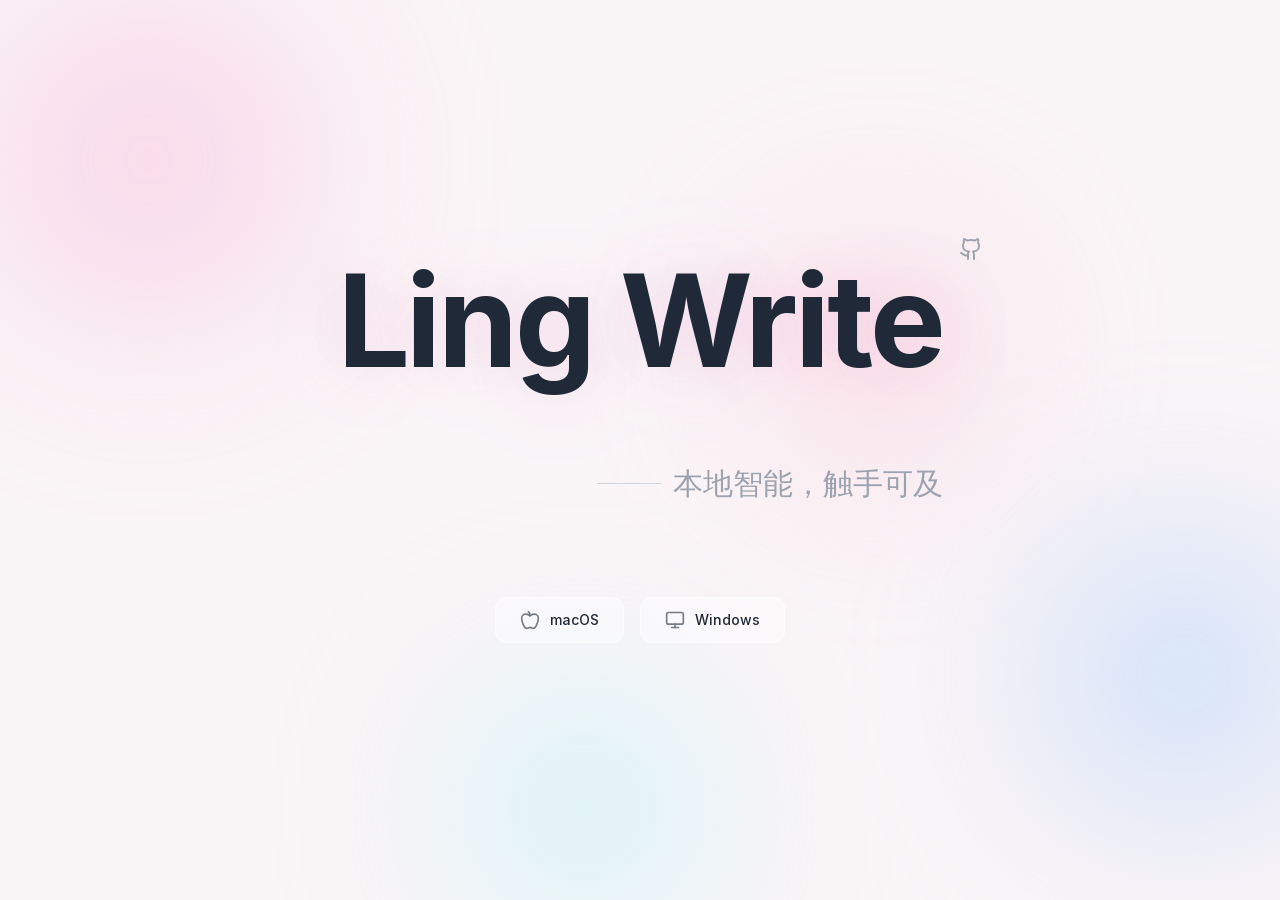
==== index.html @ 2e7a6764 "Add files via upload" ====
<!DOCTYPE html><!--WBrUnmTh_B0bioBqOsobh--><html lang="zh"><head><meta charSet="utf-8"/><meta name="viewport" content="width=device-width, initial-scale=1"/><link rel="preload" href="/_next/static/media/e4af272ccee01ff0-s.p.woff2" as="font" crossorigin="" type="font/woff2"/><link rel="stylesheet" href="/_next/static/css/ad2ee3caf61795d0.css" data-precedence="next"/><link rel="preload" as="script" fetchPriority="low" href="/_next/static/chunks/webpack-a3da171346bb5d09.js"/><script src="/_next/static/chunks/73cfcf22-fbb6626bbb2d33d3.js" async=""></script><script src="/_next/static/chunks/736-6d76a1854c62912d.js" async=""></script><script src="/_next/static/chunks/main-app-4122028fd40eb367.js" async=""></script><script src="/_next/static/chunks/94-8067a47f8d485201.js" async=""></script><script src="/_next/static/chunks/app/page-46d2c702efe75f0e.js" async=""></script><meta name="next-size-adjust" content=""/><title>Ling Write — 本地智能，触手可及</title><meta name="description" content="在桌面软件上运行的大语言模型，AI 文字协作助手，保护隐私，高效、简洁、跨平台的桌面端智能助手。"/><meta name="keywords" content="Ling Write,AI,大模型,桌面应用,本地运行,隐私,LLM"/><script src="/_next/static/chunks/polyfills-42372ed130431b0a.js" noModule=""></script></head><body class="__variable_f367f3 font-sans"><div hidden=""><!--$--><!--/$--></div><div class="relative flex h-screen items-center justify-center overflow-hidden px-6"><div class="blob blob-1"></div><div class="blob blob-2"></div><div class="blob blob-3"></div><div class="blob blob-4"></div><div class="relative z-10 text-center" style="opacity:0"><div class="relative mb-16 inline-block sm:mb-20" style="opacity:0;filter:blur(8px);transform:translateY(24px)"><h1 class="text-7xl font-bold tracking-tight text-gray-800 text-glow sm:text-8xl lg:text-9xl">Ling Write</h1><a href="https://github.com/hustcc/lingwrite" target="_blank" rel="noopener noreferrer" class="absolute -right-8 -top-4 text-gray-400 transition-colors hover:text-gray-600 sm:-right-10 sm:-top-5"><svg xmlns="http://www.w3.org/2000/svg" width="24" height="24" viewBox="0 0 24 24" fill="none" stroke="currentColor" stroke-width="2" stroke-linecap="round" stroke-linejoin="round" class="lucide lucide-github h-5 w-5 sm:h-6 sm:w-6"><path d="M15 22v-4a4.8 4.8 0 0 0-1-3.5c3 0 6-2 6-5.5.08-1.25-.27-2.48-1-3.5.28-1.15.28-2.35 0-3.5 0 0-1 0-3 1.5-2.64-.5-5.36-.5-8 0C6 2 5 2 5 2c-.3 1.15-.3 2.35 0 3.5A5.403 5.403 0 0 0 4 9c0 3.5 3 5.5 6 5.5-.39.49-.68 1.05-.85 1.65-.17.6-.22 1.23-.15 1.85v4"></path><path d="M9 18c-4.51 2-5-2-7-2"></path></svg></a></div><p class="mb-20 flex items-center justify-end gap-3 text-xl text-gray-400 sm:mb-24 sm:text-2xl lg:text-3xl" style="opacity:0;filter:blur(8px);transform:translateY(24px)"><span class="inline-block h-px w-10 bg-gray-300 sm:w-16"></span>本地智能，触手可及</p><div class="flex flex-wrap items-center justify-center gap-4" style="opacity:0;filter:blur(8px);transform:translateY(24px)"><a href="https://github.com/hustcc/lingwrite/releases/latest" class="group inline-flex items-center gap-2.5 rounded-xl px-6 py-3 text-sm font-medium text-gray-800 btn-glass"><svg xmlns="http://www.w3.org/2000/svg" width="24" height="24" viewBox="0 0 24 24" fill="none" stroke="currentColor" stroke-width="2" stroke-linecap="round" stroke-linejoin="round" class="lucide lucide-apple h-5 w-5 opacity-60 transition-opacity group-hover:opacity-100"><path d="M12 20.94c1.5 0 2.75 1.06 4 1.06 3 0 6-8 6-12.22A4.91 4.91 0 0 0 17 5c-2.22 0-4 1.44-5 2-1-.56-2.78-2-5-2a4.9 4.9 0 0 0-5 4.78C2 14 5 22 8 22c1.25 0 2.5-1.06 4-1.06Z"></path><path d="M10 2c1 .5 2 2 2 5"></path></svg>macOS</a><a href="https://github.com/hustcc/lingwrite/releases/latest" class="group inline-flex items-center gap-2.5 rounded-xl px-6 py-3 text-sm font-medium text-gray-800 btn-glass"><svg xmlns="http://www.w3.org/2000/svg" width="24" height="24" viewBox="0 0 24 24" fill="none" stroke="currentColor" stroke-width="2" stroke-linecap="round" stroke-linejoin="round" class="lucide lucide-monitor h-5 w-5 opacity-60 transition-opacity group-hover:opacity-100"><rect width="20" height="14" x="2" y="3" rx="2"></rect><line x1="8" x2="16" y1="21" y2="21"></line><line x1="12" x2="12" y1="17" y2="21"></line></svg>Windows</a></div></div></div><!--$--><!--/$--><script src="/_next/static/chunks/webpack-a3da171346bb5d09.js" id="_R_" async=""></script><script>(self.__next_f=self.__next_f||[]).push([0])</script><script>self.__next_f.push([1,"1:\"$Sreact.fragment\"\n2:I[6607,[],\"\"]\n3:I[5027,[],\"\"]\n4:I[730,[],\"ClientPageRoot\"]\n5:I[624,[\"94\",\"static/chunks/94-8067a47f8d485201.js\",\"974\",\"static/chunks/app/page-46d2c702efe75f0e.js\"],\"default\"]\n8:I[6102,[],\"OutletBoundary\"]\na:I[7803,[],\"AsyncMetadataOutlet\"]\nc:I[6102,[],\"ViewportBoundary\"]\ne:I[6102,[],\"MetadataBoundary\"]\nf:\"$Sreact.suspense\"\n11:I[4485,[],\"\"]\n:HL[\"/_next/static/media/e4af272ccee01ff0-s.p.woff2\",\"font\",{\"crossOrigin\":\"\",\"type\":\"font/woff2\"}]\n:HL[\"/_next/static/css/ad2ee3caf61795d0.css\",\"style\"]\n"])</script><script>self.__next_f.push([1,"0:{\"P\":null,\"b\":\"WBrUnmTh_B0bioBqOsobh\",\"p\":\"\",\"c\":[\"\",\"\"],\"i\":false,\"f\":[[[\"\",{\"children\":[\"__PAGE__\",{}]},\"$undefined\",\"$undefined\",true],[\"\",[\"$\",\"$1\",\"c\",{\"children\":[[[\"$\",\"link\",\"0\",{\"rel\":\"stylesheet\",\"href\":\"/_next/static/css/ad2ee3caf61795d0.css\",\"precedence\":\"next\",\"crossOrigin\":\"$undefined\",\"nonce\":\"$undefined\"}]],[\"$\",\"html\",null,{\"lang\":\"zh\",\"children\":[\"$\",\"body\",null,{\"className\":\"__variable_f367f3 font-sans\",\"children\":[\"$\",\"$L2\",null,{\"parallelRouterKey\":\"children\",\"error\":\"$undefined\",\"errorStyles\":\"$undefined\",\"errorScripts\":\"$undefined\",\"template\":[\"$\",\"$L3\",null,{}],\"templateStyles\":\"$undefined\",\"templateScripts\":\"$undefined\",\"notFound\":[[[\"$\",\"title\",null,{\"children\":\"404: This page could not be found.\"}],[\"$\",\"div\",null,{\"style\":{\"fontFamily\":\"system-ui,\\\"Segoe UI\\\",Roboto,Helvetica,Arial,sans-serif,\\\"Apple Color Emoji\\\",\\\"Segoe UI Emoji\\\"\",\"height\":\"100vh\",\"textAlign\":\"center\",\"display\":\"flex\",\"flexDirection\":\"column\",\"alignItems\":\"center\",\"justifyContent\":\"center\"},\"children\":[\"$\",\"div\",null,{\"children\":[[\"$\",\"style\",null,{\"dangerouslySetInnerHTML\":{\"__html\":\"body{color:#000;background:#fff;margin:0}.next-error-h1{border-right:1px solid rgba(0,0,0,.3)}@media (prefers-color-scheme:dark){body{color:#fff;background:#000}.next-error-h1{border-right:1px solid rgba(255,255,255,.3)}}\"}}],[\"$\",\"h1\",null,{\"className\":\"next-error-h1\",\"style\":{\"display\":\"inline-block\",\"margin\":\"0 20px 0 0\",\"padding\":\"0 23px 0 0\",\"fontSize\":24,\"fontWeight\":500,\"verticalAlign\":\"top\",\"lineHeight\":\"49px\"},\"children\":404}],[\"$\",\"div\",null,{\"style\":{\"display\":\"inline-block\"},\"children\":[\"$\",\"h2\",null,{\"style\":{\"fontSize\":14,\"fontWeight\":400,\"lineHeight\":\"49px\",\"margin\":0},\"children\":\"This page could not be found.\"}]}]]}]}]],[]],\"forbidden\":\"$undefined\",\"unauthorized\":\"$undefined\"}]}]}]]}],{\"children\":[\"__PAGE__\",[\"$\",\"$1\",\"c\",{\"children\":[[\"$\",\"$L4\",null,{\"Component\":\"$5\",\"searchParams\":{},\"params\":{},\"promises\":[\"$@6\",\"$@7\"]}],null,[\"$\",\"$L8\",null,{\"children\":[\"$L9\",[\"$\",\"$La\",null,{\"promise\":\"$@b\"}]]}]]}],{},null,false]},null,false],[\"$\",\"$1\",\"h\",{\"children\":[null,[[\"$\",\"$Lc\",null,{\"children\":\"$Ld\"}],[\"$\",\"meta\",null,{\"name\":\"next-size-adjust\",\"content\":\"\"}]],[\"$\",\"$Le\",null,{\"children\":[\"$\",\"div\",null,{\"hidden\":true,\"children\":[\"$\",\"$f\",null,{\"fallback\":null,\"children\":\"$L10\"}]}]}]]}],false]],\"m\":\"$undefined\",\"G\":[\"$11\",[]],\"s\":false,\"S\":true}\n"])</script><script>self.__next_f.push([1,"6:{}\n7:\"$0:f:0:1:2:children:1:props:children:0:props:params\"\n"])</script><script>self.__next_f.push([1,"d:[[\"$\",\"meta\",\"0\",{\"charSet\":\"utf-8\"}],[\"$\",\"meta\",\"1\",{\"name\":\"viewport\",\"content\":\"width=device-width, initial-scale=1\"}]]\n9:null\n"])</script><script>self.__next_f.push([1,"b:{\"metadata\":[[\"$\",\"title\",\"0\",{\"children\":\"Ling Write — 本地智能，触手可及\"}],[\"$\",\"meta\",\"1\",{\"name\":\"description\",\"content\":\"在桌面软件上运行的大语言模型，AI 文字协作助手，保护隐私，高效、简洁、跨平台的桌面端智能助手。\"}],[\"$\",\"meta\",\"2\",{\"name\":\"keywords\",\"content\":\"Ling Write,AI,大模型,桌面应用,本地运行,隐私,LLM\"}]],\"error\":null,\"digest\":\"$undefined\"}\n"])</script><script>self.__next_f.push([1,"10:\"$b:metadata\"\n"])</script></body></html>
---- _next/static/css/ad2ee3caf61795d0.css ----
@font-face{font-family:Inter;font-style:normal;font-weight:100 900;font-display:swap;src:url(/_next/static/media/ba9851c3c22cd980-s.woff2) format("woff2");unicode-range:u+0460-052f,u+1c80-1c8a,u+20b4,u+2de0-2dff,u+a640-a69f,u+fe2e-fe2f}@font-face{font-family:Inter;font-style:normal;font-weight:100 900;font-display:swap;src:url(/_next/static/media/21350d82a1f187e9-s.woff2) format("woff2");unicode-range:u+0301,u+0400-045f,u+0490-0491,u+04b0-04b1,u+2116}@font-face{font-family:Inter;font-style:normal;font-weight:100 900;font-display:swap;src:url(/_next/static/media/c5fe6dc8356a8c31-s.woff2) format("woff2");unicode-range:u+1f??}@font-face{font-family:Inter;font-style:normal;font-weight:100 900;font-display:swap;src:url(/_next/static/media/19cfc7226ec3afaa-s.woff2) format("woff2");unicode-range:u+0370-0377,u+037a-037f,u+0384-038a,u+038c,u+038e-03a1,u+03a3-03ff}@font-face{font-family:Inter;font-style:normal;font-weight:100 900;font-display:swap;src:url(/_next/static/media/df0a9ae256c0569c-s.woff2) format("woff2");unicode-range:u+0102-0103,u+0110-0111,u+0128-0129,u+0168-0169,u+01a0-01a1,u+01af-01b0,u+0300-0301,u+0303-0304,u+0308-0309,u+0323,u+0329,u+1ea0-1ef9,u+20ab}@font-face{font-family:Inter;font-style:normal;font-weight:100 900;font-display:swap;src:url(/_next/static/media/8e9860b6e62d6359-s.woff2) format("woff2");unicode-range:u+0100-02ba,u+02bd-02c5,u+02c7-02cc,u+02ce-02d7,u+02dd-02ff,u+0304,u+0308,u+0329,u+1d00-1dbf,u+1e00-1e9f,u+1ef2-1eff,u+2020,u+20a0-20ab,u+20ad-20c0,u+2113,u+2c60-2c7f,u+a720-a7ff}@font-face{font-family:Inter;font-style:normal;font-weight:100 900;font-display:swap;src:url(/_next/static/media/e4af272ccee01ff0-s.p.woff2) format("woff2");unicode-range:u+00??,u+0131,u+0152-0153,u+02bb-02bc,u+02c6,u+02da,u+02dc,u+0304,u+0308,u+0329,u+2000-206f,u+20ac,u+2122,u+2191,u+2193,u+2212,u+2215,u+feff,u+fffd}@font-face{font-family:Inter Fallback;src:local("Arial");ascent-override:90.44%;descent-override:22.52%;line-gap-override:0.00%;size-adjust:107.12%}.__className_f367f3{font-family:Inter,Inter Fallback;font-style:normal}.__variable_f367f3{--font-inter:"Inter","Inter Fallback"}*,:after,:before{--tw-border-spacing-x:0;--tw-border-spacing-y:0;--tw-translate-x:0;--tw-translate-y:0;--tw-rotate:0;--tw-skew-x:0;--tw-skew-y:0;--tw-scale-x:1;--tw-scale-y:1;--tw-pan-x: ;--tw-pan-y: ;--tw-pinch-zoom: ;--tw-scroll-snap-strictness:proximity;--tw-gradient-from-position: ;--tw-gradient-via-position: ;--tw-gradient-to-position: ;--tw-ordinal: ;--tw-slashed-zero: ;--tw-numeric-figure: ;--tw-numeric-spacing: ;--tw-numeric-fraction: ;--tw-ring-inset: ;--tw-ring-offset-width:0px;--tw-ring-offset-color:#fff;--tw-ring-color:rgb(59 130 246/0.5);--tw-ring-offset-shadow:0 0 #0000;--tw-ring-shadow:0 0 #0000;--tw-shadow:0 0 #0000;--tw-shadow-colored:0 0 #0000;--tw-blur: ;--tw-brightness: ;--tw-contrast: ;--tw-grayscale: ;--tw-hue-rotate: ;--tw-invert: ;--tw-saturate: ;--tw-sepia: ;--tw-drop-shadow: ;--tw-backdrop-blur: ;--tw-backdrop-brightness: ;--tw-backdrop-contrast: ;--tw-backdrop-grayscale: ;--tw-backdrop-hue-rotate: ;--tw-backdrop-invert: ;--tw-backdrop-opacity: ;--tw-backdrop-saturate: ;--tw-backdrop-sepia: ;--tw-contain-size: ;--tw-contain-layout: ;--tw-contain-paint: ;--tw-contain-style: }::backdrop{--tw-border-spacing-x:0;--tw-border-spacing-y:0;--tw-translate-x:0;--tw-translate-y:0;--tw-rotate:0;--tw-skew-x:0;--tw-skew-y:0;--tw-scale-x:1;--tw-scale-y:1;--tw-pan-x: ;--tw-pan-y: ;--tw-pinch-zoom: ;--tw-scroll-snap-strictness:proximity;--tw-gradient-from-position: ;--tw-gradient-via-position: ;--tw-gradient-to-position: ;--tw-ordinal: ;--tw-slashed-zero: ;--tw-numeric-figure: ;--tw-numeric-spacing: ;--tw-numeric-fraction: ;--tw-ring-inset: ;--tw-ring-offset-width:0px;--tw-ring-offset-color:#fff;--tw-ring-color:rgb(59 130 246/0.5);--tw-ring-offset-shadow:0 0 #0000;--tw-ring-shadow:0 0 #0000;--tw-shadow:0 0 #0000;--tw-shadow-colored:0 0 #0000;--tw-blur: ;--tw-brightness: ;--tw-contrast: ;--tw-grayscale: ;--tw-hue-rotate: ;--tw-invert: ;--tw-saturate: ;--tw-sepia: ;--tw-drop-shadow: ;--tw-backdrop-blur: ;--tw-backdrop-brightness: ;--tw-backdrop-contrast: ;--tw-backdrop-grayscale: ;--tw-backdrop-hue-rotate: ;--tw-backdrop-invert: ;--tw-backdrop-opacity: ;--tw-backdrop-saturate: ;--tw-backdrop-sepia: ;--tw-contain-size: ;--tw-contain-layout: ;--tw-contain-paint: ;--tw-contain-style: }/*
! tailwindcss v3.4.19 | MIT License | https://tailwindcss.com
*/*,:after,:before{box-sizing:border-box;border:0 solid #e5e7eb}:after,:before{--tw-content:""}:host,html{line-height:1.5;-webkit-text-size-adjust:100%;-moz-tab-size:4;-o-tab-size:4;tab-size:4;font-family:var(--font-inter),HarmonyOS Sans,sans-serif;font-feature-settings:normal;font-variation-settings:normal;-webkit-tap-highlight-color:transparent}body{margin:0;line-height:inherit}hr{height:0;color:inherit;border-top-width:1px}abbr:where([title]){-webkit-text-decoration:underline dotted;text-decoration:underline dotted}h1,h2,h3,h4,h5,h6{font-size:inherit;font-weight:inherit}a{color:inherit;text-decoration:inherit}b,strong{font-weight:bolder}code,kbd,pre,samp{font-family:ui-monospace,SFMono-Regular,Menlo,Monaco,Consolas,Liberation Mono,Courier New,monospace;font-feature-settings:normal;font-variation-settings:normal;font-size:1em}small{font-size:80%}sub,sup{font-size:75%;line-height:0;position:relative;vertical-align:baseline}sub{bottom:-.25em}sup{top:-.5em}table{text-indent:0;border-color:inherit;border-collapse:collapse}button,input,optgroup,select,textarea{font-family:inherit;font-feature-settings:inherit;font-variation-settings:inherit;font-size:100%;font-weight:inherit;line-height:inherit;letter-spacing:inherit;color:inherit;margin:0;padding:0}button,select{text-transform:none}button,input:where([type=button]),input:where([type=reset]),input:where([type=submit]){-webkit-appearance:button;background-color:transparent;background-image:none}:-moz-focusring{outline:auto}:-moz-ui-invalid{box-shadow:none}progress{vertical-align:baseline}::-webkit-inner-spin-button,::-webkit-outer-spin-button{height:auto}[type=search]{-webkit-appearance:textfield;outline-offset:-2px}::-webkit-search-decoration{-webkit-appearance:none}::-webkit-file-upload-button{-webkit-appearance:button;font:inherit}summary{display:list-item}blockquote,dd,dl,figure,h1,h2,h3,h4,h5,h6,hr,p,pre{margin:0}fieldset{margin:0}fieldset,legend{padding:0}menu,ol,ul{list-style:none;margin:0;padding:0}dialog{padding:0}textarea{resize:vertical}input::-moz-placeholder,textarea::-moz-placeholder{opacity:1;color:#9ca3af}input::placeholder,textarea::placeholder{opacity:1;color:#9ca3af}[role=button],button{cursor:pointer}:disabled{cursor:default}audio,canvas,embed,iframe,img,object,svg,video{display:block;vertical-align:middle}img,video{max-width:100%;height:auto}[hidden]:where(:not([hidden=until-found])){display:none}.container{width:100%}@media (min-width:640px){.container{max-width:640px}}@media (min-width:768px){.container{max-width:768px}}@media (min-width:1024px){.container{max-width:1024px}}@media (min-width:1280px){.container{max-width:1280px}}@media (min-width:1536px){.container{max-width:1536px}}.absolute{position:absolute}.relative{position:relative}.-right-8{right:-2rem}.-top-4{top:-1rem}.z-10{z-index:10}.mb-16{margin-bottom:4rem}.mb-20{margin-bottom:5rem}.inline-block{display:inline-block}.flex{display:flex}.inline-flex{display:inline-flex}.hidden{display:none}.h-5{height:1.25rem}.h-px{height:1px}.h-screen{height:100vh}.w-10{width:2.5rem}.w-5{width:1.25rem}.flex-wrap{flex-wrap:wrap}.items-center{align-items:center}.justify-end{justify-content:flex-end}.justify-center{justify-content:center}.gap-2\.5{gap:.625rem}.gap-3{gap:.75rem}.gap-4{gap:1rem}.overflow-hidden{overflow:hidden}.rounded-xl{border-radius:.75rem}.bg-gray-300{--tw-bg-opacity:1;background-color:rgb(209 213 219/var(--tw-bg-opacity,1))}.px-6{padding-left:1.5rem;padding-right:1.5rem}.py-3{padding-top:.75rem;padding-bottom:.75rem}.text-center{text-align:center}.font-sans{font-family:var(--font-inter),HarmonyOS Sans,sans-serif}.text-7xl{font-size:4.5rem;line-height:1}.text-sm{font-size:.875rem;line-height:1.25rem}.text-xl{font-size:1.25rem;line-height:1.75rem}.font-bold{font-weight:700}.font-medium{font-weight:500}.tracking-tight{letter-spacing:-.025em}.text-gray-400{--tw-text-opacity:1;color:rgb(156 163 175/var(--tw-text-opacity,1))}.text-gray-800{--tw-text-opacity:1;color:rgb(31 41 55/var(--tw-text-opacity,1))}.opacity-60{opacity:.6}.blur{--tw-blur:blur(8px)}.blur,.filter{filter:var(--tw-blur) var(--tw-brightness) var(--tw-contrast) var(--tw-grayscale) var(--tw-hue-rotate) var(--tw-invert) var(--tw-saturate) var(--tw-sepia) var(--tw-drop-shadow)}.transition{transition-property:color,background-color,border-color,text-decoration-color,fill,stroke,opacity,box-shadow,transform,filter,backdrop-filter;transition-timing-function:cubic-bezier(.4,0,.2,1);transition-duration:.15s}.transition-colors{transition-property:color,background-color,border-color,text-decoration-color,fill,stroke;transition-timing-function:cubic-bezier(.4,0,.2,1);transition-duration:.15s}.transition-opacity{transition-property:opacity;transition-timing-function:cubic-bezier(.4,0,.2,1);transition-duration:.15s}*{margin:0;padding:0;box-sizing:border-box}body,html{height:100%;overflow:hidden;background:#faf5f7;color:#2d2d3a;font-family:var(--font-inter),system-ui,sans-serif;-webkit-font-smoothing:antialiased}.blob{position:absolute;border-radius:50%;filter:blur(80px);opacity:.5;will-change:transform;pointer-events:none}.blob-1{width:500px;height:500px;background:radial-gradient(circle,#f9a8d4 0,transparent 70%);top:-10%;left:-8%;animation:drift1 18s ease-in-out infinite alternate}.blob-2{width:450px;height:450px;background:radial-gradient(circle,#93c5fd 0,transparent 70%);top:50%;right:-10%;animation:drift2 22s ease-in-out infinite alternate}.blob-3{width:400px;height:400px;background:radial-gradient(circle,#a5f3fc 0,transparent 70%);bottom:-12%;left:30%;animation:drift3 20s ease-in-out infinite alternate}.blob-4{width:350px;height:350px;background:radial-gradient(circle,#fbb6ce 0,transparent 70%);top:20%;left:55%;animation:drift4 24s ease-in-out infinite alternate}@keyframes drift1{0%{transform:translate(0) scale(1)}to{transform:translate(120px,80px) scale(1.15)}}@keyframes drift2{0%{transform:translate(0) scale(1)}to{transform:translate(-100px,-60px) scale(1.1)}}@keyframes drift3{0%{transform:translate(0) scale(1)}to{transform:translate(80px,-90px) scale(1.2)}}@keyframes drift4{0%{transform:translate(0) scale(1)}to{transform:translate(-70px,50px) scale(1.08)}}.text-glow{text-shadow:0 0 60px rgba(244,114,182,.2),0 0 120px rgba(147,197,253,.1)}.btn-glass{background:rgba(255,255,255,.45);backdrop-filter:blur(12px);border:1px solid rgba(255,255,255,.6);transition:background .3s,border-color .3s,transform .2s}.btn-glass:hover{background:rgba(255,255,255,.65);border-color:rgba(255,255,255,.8);transform:translateY(-1px)}.hover\:text-gray-600:hover{--tw-text-opacity:1;color:rgb(75 85 99/var(--tw-text-opacity,1))}.group:hover .group-hover\:opacity-100{opacity:1}@media (min-width:640px){.sm\:-right-10{right:-2.5rem}.sm\:-top-5{top:-1.25rem}.sm\:mb-20{margin-bottom:5rem}.sm\:mb-24{margin-bottom:6rem}.sm\:h-6{height:1.5rem}.sm\:w-16{width:4rem}.sm\:w-6{width:1.5rem}.sm\:text-2xl{font-size:1.5rem;line-height:2rem}.sm\:text-8xl{font-size:6rem;line-height:1}}@media (min-width:1024px){.lg\:text-3xl{font-size:1.875rem;line-height:2.25rem}.lg\:text-9xl{font-size:8rem;line-height:1}}
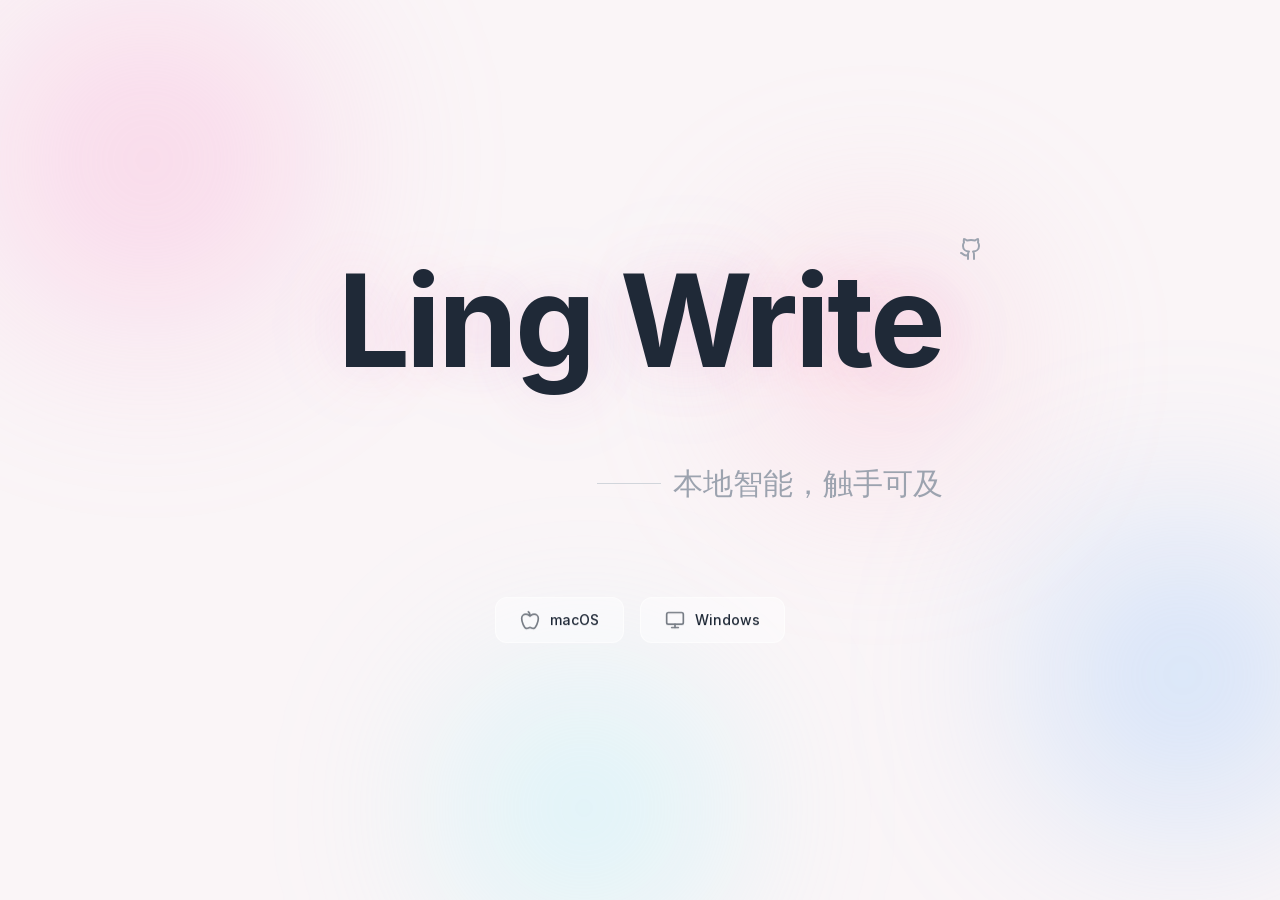
==== commit eedf2131: "Add files via upload" ====
--- a/index.html
+++ b/index.html
@@ -1 +1 @@
-<!DOCTYPE html><!--WBrUnmTh_B0bioBqOsobh--><html lang="zh"><head><meta charSet="utf-8"/><meta name="viewport" content="width=device-width, initial-scale=1"/><link rel="preload" href="/_next/static/media/e4af272ccee01ff0-s.p.woff2" as="font" crossorigin="" type="font/woff2"/><link rel="stylesheet" href="/_next/static/css/ad2ee3caf61795d0.css" data-precedence="next"/><link rel="preload" as="script" fetchPriority="low" href="/_next/static/chunks/webpack-a3da171346bb5d09.js"/><script src="/_next/static/chunks/73cfcf22-fbb6626bbb2d33d3.js" async=""></script><script src="/_next/static/chunks/736-6d76a1854c62912d.js" async=""></script><script src="/_next/static/chunks/main-app-4122028fd40eb367.js" async=""></script><script src="/_next/static/chunks/94-8067a47f8d485201.js" async=""></script><script src="/_next/static/chunks/app/page-46d2c702efe75f0e.js" async=""></script><meta name="next-size-adjust" content=""/><title>Ling Write — 本地智能，触手可及</title><meta name="description" content="在桌面软件上运行的大语言模型，AI 文字协作助手，保护隐私，高效、简洁、跨平台的桌面端智能助手。"/><meta name="keywords" content="Ling Write,AI,大模型,桌面应用,本地运行,隐私,LLM"/><script src="/_next/static/chunks/polyfills-42372ed130431b0a.js" noModule=""></script></head><body class="__variable_f367f3 font-sans"><div hidden=""><!--$--><!--/$--></div><div class="relative flex h-screen items-center justify-center overflow-hidden px-6"><div class="blob blob-1"></div><div class="blob blob-2"></div><div class="blob blob-3"></div><div class="blob blob-4"></div><div class="relative z-10 text-center" style="opacity:0"><div class="relative mb-16 inline-block sm:mb-20" style="opacity:0;filter:blur(8px);transform:translateY(24px)"><h1 class="text-7xl font-bold tracking-tight text-gray-800 text-glow sm:text-8xl lg:text-9xl">Ling Write</h1><a href="https://github.com/hustcc/lingwrite" target="_blank" rel="noopener noreferrer" class="absolute -right-8 -top-4 text-gray-400 transition-colors hover:text-gray-600 sm:-right-10 sm:-top-5"><svg xmlns="http://www.w3.org/2000/svg" width="24" height="24" viewBox="0 0 24 24" fill="none" stroke="currentColor" stroke-width="2" stroke-linecap="round" stroke-linejoin="round" class="lucide lucide-github h-5 w-5 sm:h-6 sm:w-6"><path d="M15 22v-4a4.8 4.8 0 0 0-1-3.5c3 0 6-2 6-5.5.08-1.25-.27-2.48-1-3.5.28-1.15.28-2.35 0-3.5 0 0-1 0-3 1.5-2.64-.5-5.36-.5-8 0C6 2 5 2 5 2c-.3 1.15-.3 2.35 0 3.5A5.403 5.403 0 0 0 4 9c0 3.5 3 5.5 6 5.5-.39.49-.68 1.05-.85 1.65-.17.6-.22 1.23-.15 1.85v4"></path><path d="M9 18c-4.51 2-5-2-7-2"></path></svg></a></div><p class="mb-20 flex items-center justify-end gap-3 text-xl text-gray-400 sm:mb-24 sm:text-2xl lg:text-3xl" style="opacity:0;filter:blur(8px);transform:translateY(24px)"><span class="inline-block h-px w-10 bg-gray-300 sm:w-16"></span>本地智能，触手可及</p><div class="flex flex-wrap items-center justify-center gap-4" style="opacity:0;filter:blur(8px);transform:translateY(24px)"><a href="https://github.com/hustcc/lingwrite/releases/latest" class="group inline-flex items-center gap-2.5 rounded-xl px-6 py-3 text-sm font-medium text-gray-800 btn-glass"><svg xmlns="http://www.w3.org/2000/svg" width="24" height="24" viewBox="0 0 24 24" fill="none" stroke="currentColor" stroke-width="2" stroke-linecap="round" stroke-linejoin="round" class="lucide lucide-apple h-5 w-5 opacity-60 transition-opacity group-hover:opacity-100"><path d="M12 20.94c1.5 0 2.75 1.06 4 1.06 3 0 6-8 6-12.22A4.91 4.91 0 0 0 17 5c-2.22 0-4 1.44-5 2-1-.56-2.78-2-5-2a4.9 4.9 0 0 0-5 4.78C2 14 5 22 8 22c1.25 0 2.5-1.06 4-1.06Z"></path><path d="M10 2c1 .5 2 2 2 5"></path></svg>macOS</a><a href="https://github.com/hustcc/lingwrite/releases/latest" class="group inline-flex items-center gap-2.5 rounded-xl px-6 py-3 text-sm font-medium text-gray-800 btn-glass"><svg xmlns="http://www.w3.org/2000/svg" width="24" height="24" viewBox="0 0 24 24" fill="none" stroke="currentColor" stroke-width="2" stroke-linecap="round" stroke-linejoin="round" class="lucide lucide-monitor h-5 w-5 opacity-60 transition-opacity group-hover:opacity-100"><rect width="20" height="14" x="2" y="3" rx="2"></rect><line x1="8" x2="16" y1="21" y2="21"></line><line x1="12" x2="12" y1="17" y2="21"></line></svg>Windows</a></div></div></div><!--$--><!--/$--><script src="/_next/static/chunks/webpack-a3da171346bb5d09.js" id="_R_" async=""></script><script>(self.__next_f=self.__next_f||[]).push([0])</script><script>self.__next_f.push([1,"1:\"$Sreact.fragment\"\n2:I[6607,[],\"\"]\n3:I[5027,[],\"\"]\n4:I[730,[],\"ClientPageRoot\"]\n5:I[624,[\"94\",\"static/chunks/94-8067a47f8d485201.js\",\"974\",\"static/chunks/app/page-46d2c702efe75f0e.js\"],\"default\"]\n8:I[6102,[],\"OutletBoundary\"]\na:I[7803,[],\"AsyncMetadataOutlet\"]\nc:I[6102,[],\"ViewportBoundary\"]\ne:I[6102,[],\"MetadataBoundary\"]\nf:\"$Sreact.suspense\"\n11:I[4485,[],\"\"]\n:HL[\"/_next/static/media/e4af272ccee01ff0-s.p.woff2\",\"font\",{\"crossOrigin\":\"\",\"type\":\"font/woff2\"}]\n:HL[\"/_next/static/css/ad2ee3caf61795d0.css\",\"style\"]\n"])</script><script>self.__next_f.push([1,"0:{\"P\":null,\"b\":\"WBrUnmTh_B0bioBqOsobh\",\"p\":\"\",\"c\":[\"\",\"\"],\"i\":false,\"f\":[[[\"\",{\"children\":[\"__PAGE__\",{}]},\"$undefined\",\"$undefined\",true],[\"\",[\"$\",\"$1\",\"c\",{\"children\":[[[\"$\",\"link\",\"0\",{\"rel\":\"stylesheet\",\"href\":\"/_next/static/css/ad2ee3caf61795d0.css\",\"precedence\":\"next\",\"crossOrigin\":\"$undefined\",\"nonce\":\"$undefined\"}]],[\"$\",\"html\",null,{\"lang\":\"zh\",\"children\":[\"$\",\"body\",null,{\"className\":\"__variable_f367f3 font-sans\",\"children\":[\"$\",\"$L2\",null,{\"parallelRouterKey\":\"children\",\"error\":\"$undefined\",\"errorStyles\":\"$undefined\",\"errorScripts\":\"$undefined\",\"template\":[\"$\",\"$L3\",null,{}],\"templateStyles\":\"$undefined\",\"templateScripts\":\"$undefined\",\"notFound\":[[[\"$\",\"title\",null,{\"children\":\"404: This page could not be found.\"}],[\"$\",\"div\",null,{\"style\":{\"fontFamily\":\"system-ui,\\\"Segoe UI\\\",Roboto,Helvetica,Arial,sans-serif,\\\"Apple Color Emoji\\\",\\\"Segoe UI Emoji\\\"\",\"height\":\"100vh\",\"textAlign\":\"center\",\"display\":\"flex\",\"flexDirection\":\"column\",\"alignItems\":\"center\",\"justifyContent\":\"center\"},\"children\":[\"$\",\"div\",null,{\"children\":[[\"$\",\"style\",null,{\"dangerouslySetInnerHTML\":{\"__html\":\"body{color:#000;background:#fff;margin:0}.next-error-h1{border-right:1px solid rgba(0,0,0,.3)}@media (prefers-color-scheme:dark){body{color:#fff;background:#000}.next-error-h1{border-right:1px solid rgba(255,255,255,.3)}}\"}}],[\"$\",\"h1\",null,{\"className\":\"next-error-h1\",\"style\":{\"display\":\"inline-block\",\"margin\":\"0 20px 0 0\",\"padding\":\"0 23px 0 0\",\"fontSize\":24,\"fontWeight\":500,\"verticalAlign\":\"top\",\"lineHeight\":\"49px\"},\"children\":404}],[\"$\",\"div\",null,{\"style\":{\"display\":\"inline-block\"},\"children\":[\"$\",\"h2\",null,{\"style\":{\"fontSize\":14,\"fontWeight\":400,\"lineHeight\":\"49px\",\"margin\":0},\"children\":\"This page could not be found.\"}]}]]}]}]],[]],\"forbidden\":\"$undefined\",\"unauthorized\":\"$undefined\"}]}]}]]}],{\"children\":[\"__PAGE__\",[\"$\",\"$1\",\"c\",{\"children\":[[\"$\",\"$L4\",null,{\"Component\":\"$5\",\"searchParams\":{},\"params\":{},\"promises\":[\"$@6\",\"$@7\"]}],null,[\"$\",\"$L8\",null,{\"children\":[\"$L9\",[\"$\",\"$La\",null,{\"promise\":\"$@b\"}]]}]]}],{},null,false]},null,false],[\"$\",\"$1\",\"h\",{\"children\":[null,[[\"$\",\"$Lc\",null,{\"children\":\"$Ld\"}],[\"$\",\"meta\",null,{\"name\":\"next-size-adjust\",\"content\":\"\"}]],[\"$\",\"$Le\",null,{\"children\":[\"$\",\"div\",null,{\"hidden\":true,\"children\":[\"$\",\"$f\",null,{\"fallback\":null,\"children\":\"$L10\"}]}]}]]}],false]],\"m\":\"$undefined\",\"G\":[\"$11\",[]],\"s\":false,\"S\":true}\n"])</script><script>self.__next_f.push([1,"6:{}\n7:\"$0:f:0:1:2:children:1:props:children:0:props:params\"\n"])</script><script>self.__next_f.push([1,"d:[[\"$\",\"meta\",\"0\",{\"charSet\":\"utf-8\"}],[\"$\",\"meta\",\"1\",{\"name\":\"viewport\",\"content\":\"width=device-width, initial-scale=1\"}]]\n9:null\n"])</script><script>self.__next_f.push([1,"b:{\"metadata\":[[\"$\",\"title\",\"0\",{\"children\":\"Ling Write — 本地智能，触手可及\"}],[\"$\",\"meta\",\"1\",{\"name\":\"description\",\"content\":\"在桌面软件上运行的大语言模型，AI 文字协作助手，保护隐私，高效、简洁、跨平台的桌面端智能助手。\"}],[\"$\",\"meta\",\"2\",{\"name\":\"keywords\",\"content\":\"Ling Write,AI,大模型,桌面应用,本地运行,隐私,LLM\"}]],\"error\":null,\"digest\":\"$undefined\"}\n"])</script><script>self.__next_f.push([1,"10:\"$b:metadata\"\n"])</script></body></html>+<!DOCTYPE html><!--ttAxzyY3ubsPyELwtLTH7--><html lang="zh"><head><meta charSet="utf-8"/><meta name="viewport" content="width=device-width, initial-scale=1"/><link rel="preload" href="/_next/static/media/e4af272ccee01ff0-s.p.woff2" as="font" crossorigin="" type="font/woff2"/><link rel="stylesheet" href="/_next/static/css/75ed8f29eb431561.css" data-precedence="next"/><link rel="preload" as="script" fetchPriority="low" href="/_next/static/chunks/webpack-04e66de93d089f54.js"/><script src="/_next/static/chunks/73cfcf22-8c90cff940dd9a32.js" async=""></script><script src="/_next/static/chunks/9736-6474fca1d3215fde.js" async=""></script><script src="/_next/static/chunks/main-app-9a37974575618280.js" async=""></script><script src="/_next/static/chunks/8094-29367cc3c470c0fe.js" async=""></script><script src="/_next/static/chunks/app/page-4e5576b45c0cf59b.js" async=""></script><meta name="next-size-adjust" content=""/><title>Ling Write — 本地智能，触手可及</title><meta name="description" content="在桌面软件上运行的大语言模型，AI 文字协作助手，保护隐私，高效、简洁、跨平台的桌面端智能助手。"/><meta name="keywords" content="Ling Write,AI,大模型,桌面应用,本地运行,隐私,LLM"/><script src="/_next/static/chunks/polyfills-42372ed130431b0a.js" noModule=""></script></head><body class="__variable_f367f3 font-sans"><div hidden=""><!--$--><!--/$--></div><div class="home-page relative flex h-screen items-center justify-center overflow-hidden px-6"><div class="blob blob-1"></div><div class="blob blob-2"></div><div class="blob blob-3"></div><div class="blob blob-4"></div><div class="relative z-10 text-center" style="opacity:0"><div class="relative mb-16 inline-block sm:mb-20" style="opacity:0;filter:blur(8px);transform:translateY(24px)"><h1 class="text-7xl font-bold tracking-tight text-gray-800 text-glow sm:text-8xl lg:text-9xl">Ling Write</h1><a href="https://github.com/hustcc/lingwrite" target="_blank" rel="noopener noreferrer" class="absolute -right-2 -top-4 text-gray-400 transition-colors hover:text-gray-600 sm:-right-10 sm:-top-5"><svg xmlns="http://www.w3.org/2000/svg" width="24" height="24" viewBox="0 0 24 24" fill="none" stroke="currentColor" stroke-width="2" stroke-linecap="round" stroke-linejoin="round" class="lucide lucide-github h-5 w-5 sm:h-6 sm:w-6"><path d="M15 22v-4a4.8 4.8 0 0 0-1-3.5c3 0 6-2 6-5.5.08-1.25-.27-2.48-1-3.5.28-1.15.28-2.35 0-3.5 0 0-1 0-3 1.5-2.64-.5-5.36-.5-8 0C6 2 5 2 5 2c-.3 1.15-.3 2.35 0 3.5A5.403 5.403 0 0 0 4 9c0 3.5 3 5.5 6 5.5-.39.49-.68 1.05-.85 1.65-.17.6-.22 1.23-.15 1.85v4"></path><path d="M9 18c-4.51 2-5-2-7-2"></path></svg></a></div><p class="mb-20 flex items-center justify-end gap-3 text-xl text-gray-400 sm:mb-24 sm:text-2xl lg:text-3xl" style="opacity:0;filter:blur(8px);transform:translateY(24px)"><span class="inline-block h-px w-10 bg-gray-300 sm:w-16"></span>本地智能，触手可及</p><div class="flex flex-wrap items-center justify-center gap-4" style="opacity:0;filter:blur(8px);transform:translateY(24px)"><a href="https://github.com/hustcc/lingwrite/releases/latest" class="group inline-flex items-center gap-2.5 rounded-xl px-6 py-3 text-sm font-medium text-gray-800 btn-glass"><svg xmlns="http://www.w3.org/2000/svg" width="24" height="24" viewBox="0 0 24 24" fill="none" stroke="currentColor" stroke-width="2" stroke-linecap="round" stroke-linejoin="round" class="lucide lucide-apple h-5 w-5 opacity-60 transition-opacity group-hover:opacity-100"><path d="M12 20.94c1.5 0 2.75 1.06 4 1.06 3 0 6-8 6-12.22A4.91 4.91 0 0 0 17 5c-2.22 0-4 1.44-5 2-1-.56-2.78-2-5-2a4.9 4.9 0 0 0-5 4.78C2 14 5 22 8 22c1.25 0 2.5-1.06 4-1.06Z"></path><path d="M10 2c1 .5 2 2 2 5"></path></svg>macOS</a><a href="https://github.com/hustcc/lingwrite/releases/latest" class="group inline-flex items-center gap-2.5 rounded-xl px-6 py-3 text-sm font-medium text-gray-800 btn-glass"><svg xmlns="http://www.w3.org/2000/svg" width="24" height="24" viewBox="0 0 24 24" fill="none" stroke="currentColor" stroke-width="2" stroke-linecap="round" stroke-linejoin="round" class="lucide lucide-monitor h-5 w-5 opacity-60 transition-opacity group-hover:opacity-100"><rect width="20" height="14" x="2" y="3" rx="2"></rect><line x1="8" x2="16" y1="21" y2="21"></line><line x1="12" x2="12" y1="17" y2="21"></line></svg>Windows</a></div></div></div><!--$--><!--/$--><script src="/_next/static/chunks/webpack-04e66de93d089f54.js" id="_R_" async=""></script><script>(self.__next_f=self.__next_f||[]).push([0])</script><script>self.__next_f.push([1,"1:\"$Sreact.fragment\"\n2:I[36607,[],\"\"]\n3:I[85027,[],\"\"]\n4:I[80730,[],\"ClientPageRoot\"]\n5:I[50624,[\"8094\",\"static/chunks/8094-29367cc3c470c0fe.js\",\"8974\",\"static/chunks/app/page-4e5576b45c0cf59b.js\"],\"default\"]\n8:I[6102,[],\"OutletBoundary\"]\na:I[97803,[],\"AsyncMetadataOutlet\"]\nc:I[6102,[],\"ViewportBoundary\"]\ne:I[6102,[],\"MetadataBoundary\"]\nf:\"$Sreact.suspense\"\n11:I[4485,[],\"\"]\n:HL[\"/_next/static/media/e4af272ccee01ff0-s.p.woff2\",\"font\",{\"crossOrigin\":\"\",\"type\":\"font/woff2\"}]\n:HL[\"/_next/static/css/75ed8f29eb431561.css\",\"style\"]\n"])</script><script>self.__next_f.push([1,"0:{\"P\":null,\"b\":\"ttAxzyY3ubsPyELwtLTH7\",\"p\":\"\",\"c\":[\"\",\"\"],\"i\":false,\"f\":[[[\"\",{\"children\":[\"__PAGE__\",{}]},\"$undefined\",\"$undefined\",true],[\"\",[\"$\",\"$1\",\"c\",{\"children\":[[[\"$\",\"link\",\"0\",{\"rel\":\"stylesheet\",\"href\":\"/_next/static/css/75ed8f29eb431561.css\",\"precedence\":\"next\",\"crossOrigin\":\"$undefined\",\"nonce\":\"$undefined\"}]],[\"$\",\"html\",null,{\"lang\":\"zh\",\"children\":[\"$\",\"body\",null,{\"className\":\"__variable_f367f3 font-sans\",\"children\":[\"$\",\"$L2\",null,{\"parallelRouterKey\":\"children\",\"error\":\"$undefined\",\"errorStyles\":\"$undefined\",\"errorScripts\":\"$undefined\",\"template\":[\"$\",\"$L3\",null,{}],\"templateStyles\":\"$undefined\",\"templateScripts\":\"$undefined\",\"notFound\":[[[\"$\",\"title\",null,{\"children\":\"404: This page could not be found.\"}],[\"$\",\"div\",null,{\"style\":{\"fontFamily\":\"system-ui,\\\"Segoe UI\\\",Roboto,Helvetica,Arial,sans-serif,\\\"Apple Color Emoji\\\",\\\"Segoe UI Emoji\\\"\",\"height\":\"100vh\",\"textAlign\":\"center\",\"display\":\"flex\",\"flexDirection\":\"column\",\"alignItems\":\"center\",\"justifyContent\":\"center\"},\"children\":[\"$\",\"div\",null,{\"children\":[[\"$\",\"style\",null,{\"dangerouslySetInnerHTML\":{\"__html\":\"body{color:#000;background:#fff;margin:0}.next-error-h1{border-right:1px solid rgba(0,0,0,.3)}@media (prefers-color-scheme:dark){body{color:#fff;background:#000}.next-error-h1{border-right:1px solid rgba(255,255,255,.3)}}\"}}],[\"$\",\"h1\",null,{\"className\":\"next-error-h1\",\"style\":{\"display\":\"inline-block\",\"margin\":\"0 20px 0 0\",\"padding\":\"0 23px 0 0\",\"fontSize\":24,\"fontWeight\":500,\"verticalAlign\":\"top\",\"lineHeight\":\"49px\"},\"children\":404}],[\"$\",\"div\",null,{\"style\":{\"display\":\"inline-block\"},\"children\":[\"$\",\"h2\",null,{\"style\":{\"fontSize\":14,\"fontWeight\":400,\"lineHeight\":\"49px\",\"margin\":0},\"children\":\"This page could not be found.\"}]}]]}]}]],[]],\"forbidden\":\"$undefined\",\"unauthorized\":\"$undefined\"}]}]}]]}],{\"children\":[\"__PAGE__\",[\"$\",\"$1\",\"c\",{\"children\":[[\"$\",\"$L4\",null,{\"Component\":\"$5\",\"searchParams\":{},\"params\":{},\"promises\":[\"$@6\",\"$@7\"]}],null,[\"$\",\"$L8\",null,{\"children\":[\"$L9\",[\"$\",\"$La\",null,{\"promise\":\"$@b\"}]]}]]}],{},null,false]},null,false],[\"$\",\"$1\",\"h\",{\"children\":[null,[[\"$\",\"$Lc\",null,{\"children\":\"$Ld\"}],[\"$\",\"meta\",null,{\"name\":\"next-size-adjust\",\"content\":\"\"}]],[\"$\",\"$Le\",null,{\"children\":[\"$\",\"div\",null,{\"hidden\":true,\"children\":[\"$\",\"$f\",null,{\"fallback\":null,\"children\":\"$L10\"}]}]}]]}],false]],\"m\":\"$undefined\",\"G\":[\"$11\",[]],\"s\":false,\"S\":true}\n"])</script><script>self.__next_f.push([1,"6:{}\n7:\"$0:f:0:1:2:children:1:props:children:0:props:params\"\n"])</script><script>self.__next_f.push([1,"d:[[\"$\",\"meta\",\"0\",{\"charSet\":\"utf-8\"}],[\"$\",\"meta\",\"1\",{\"name\":\"viewport\",\"content\":\"width=device-width, initial-scale=1\"}]]\n9:null\n"])</script><script>self.__next_f.push([1,"b:{\"metadata\":[[\"$\",\"title\",\"0\",{\"children\":\"Ling Write — 本地智能，触手可及\"}],[\"$\",\"meta\",\"1\",{\"name\":\"description\",\"content\":\"在桌面软件上运行的大语言模型，AI 文字协作助手，保护隐私，高效、简洁、跨平台的桌面端智能助手。\"}],[\"$\",\"meta\",\"2\",{\"name\":\"keywords\",\"content\":\"Ling Write,AI,大模型,桌面应用,本地运行,隐私,LLM\"}]],\"error\":null,\"digest\":\"$undefined\"}\n"])</script><script>self.__next_f.push([1,"10:\"$b:metadata\"\n"])</script></body></html>
--- a/_next/static/css/75ed8f29eb431561.css
+++ b/_next/static/css/75ed8f29eb431561.css
@@ -0,0 +1,3 @@
+@font-face{font-family:Inter;font-style:normal;font-weight:100 900;font-display:swap;src:url(/_next/static/media/ba9851c3c22cd980-s.woff2) format("woff2");unicode-range:u+0460-052f,u+1c80-1c8a,u+20b4,u+2de0-2dff,u+a640-a69f,u+fe2e-fe2f}@font-face{font-family:Inter;font-style:normal;font-weight:100 900;font-display:swap;src:url(/_next/static/media/21350d82a1f187e9-s.woff2) format("woff2");unicode-range:u+0301,u+0400-045f,u+0490-0491,u+04b0-04b1,u+2116}@font-face{font-family:Inter;font-style:normal;font-weight:100 900;font-display:swap;src:url(/_next/static/media/c5fe6dc8356a8c31-s.woff2) format("woff2");unicode-range:u+1f??}@font-face{font-family:Inter;font-style:normal;font-weight:100 900;font-display:swap;src:url(/_next/static/media/19cfc7226ec3afaa-s.woff2) format("woff2");unicode-range:u+0370-0377,u+037a-037f,u+0384-038a,u+038c,u+038e-03a1,u+03a3-03ff}@font-face{font-family:Inter;font-style:normal;font-weight:100 900;font-display:swap;src:url(/_next/static/media/df0a9ae256c0569c-s.woff2) format("woff2");unicode-range:u+0102-0103,u+0110-0111,u+0128-0129,u+0168-0169,u+01a0-01a1,u+01af-01b0,u+0300-0301,u+0303-0304,u+0308-0309,u+0323,u+0329,u+1ea0-1ef9,u+20ab}@font-face{font-family:Inter;font-style:normal;font-weight:100 900;font-display:swap;src:url(/_next/static/media/8e9860b6e62d6359-s.woff2) format("woff2");unicode-range:u+0100-02ba,u+02bd-02c5,u+02c7-02cc,u+02ce-02d7,u+02dd-02ff,u+0304,u+0308,u+0329,u+1d00-1dbf,u+1e00-1e9f,u+1ef2-1eff,u+2020,u+20a0-20ab,u+20ad-20c0,u+2113,u+2c60-2c7f,u+a720-a7ff}@font-face{font-family:Inter;font-style:normal;font-weight:100 900;font-display:swap;src:url(/_next/static/media/e4af272ccee01ff0-s.p.woff2) format("woff2");unicode-range:u+00??,u+0131,u+0152-0153,u+02bb-02bc,u+02c6,u+02da,u+02dc,u+0304,u+0308,u+0329,u+2000-206f,u+20ac,u+2122,u+2191,u+2193,u+2212,u+2215,u+feff,u+fffd}@font-face{font-family:Inter Fallback;src:local("Arial");ascent-override:90.44%;descent-override:22.52%;line-gap-override:0.00%;size-adjust:107.12%}.__className_f367f3{font-family:Inter,Inter Fallback;font-style:normal}.__variable_f367f3{--font-inter:"Inter","Inter Fallback"}*,:after,:before{--tw-border-spacing-x:0;--tw-border-spacing-y:0;--tw-translate-x:0;--tw-translate-y:0;--tw-rotate:0;--tw-skew-x:0;--tw-skew-y:0;--tw-scale-x:1;--tw-scale-y:1;--tw-pan-x: ;--tw-pan-y: ;--tw-pinch-zoom: ;--tw-scroll-snap-strictness:proximity;--tw-gradient-from-position: ;--tw-gradient-via-position: ;--tw-gradient-to-position: ;--tw-ordinal: ;--tw-slashed-zero: ;--tw-numeric-figure: ;--tw-numeric-spacing: ;--tw-numeric-fraction: ;--tw-ring-inset: ;--tw-ring-offset-width:0px;--tw-ring-offset-color:#fff;--tw-ring-color:rgb(59 130 246/0.5);--tw-ring-offset-shadow:0 0 #0000;--tw-ring-shadow:0 0 #0000;--tw-shadow:0 0 #0000;--tw-shadow-colored:0 0 #0000;--tw-blur: ;--tw-brightness: ;--tw-contrast: ;--tw-grayscale: ;--tw-hue-rotate: ;--tw-invert: ;--tw-saturate: ;--tw-sepia: ;--tw-drop-shadow: ;--tw-backdrop-blur: ;--tw-backdrop-brightness: ;--tw-backdrop-contrast: ;--tw-backdrop-grayscale: ;--tw-backdrop-hue-rotate: ;--tw-backdrop-invert: ;--tw-backdrop-opacity: ;--tw-backdrop-saturate: ;--tw-backdrop-sepia: ;--tw-contain-size: ;--tw-contain-layout: ;--tw-contain-paint: ;--tw-contain-style: }::backdrop{--tw-border-spacing-x:0;--tw-border-spacing-y:0;--tw-translate-x:0;--tw-translate-y:0;--tw-rotate:0;--tw-skew-x:0;--tw-skew-y:0;--tw-scale-x:1;--tw-scale-y:1;--tw-pan-x: ;--tw-pan-y: ;--tw-pinch-zoom: ;--tw-scroll-snap-strictness:proximity;--tw-gradient-from-position: ;--tw-gradient-via-position: ;--tw-gradient-to-position: ;--tw-ordinal: ;--tw-slashed-zero: ;--tw-numeric-figure: ;--tw-numeric-spacing: ;--tw-numeric-fraction: ;--tw-ring-inset: ;--tw-ring-offset-width:0px;--tw-ring-offset-color:#fff;--tw-ring-color:rgb(59 130 246/0.5);--tw-ring-offset-shadow:0 0 #0000;--tw-ring-shadow:0 0 #0000;--tw-shadow:0 0 #0000;--tw-shadow-colored:0 0 #0000;--tw-blur: ;--tw-brightness: ;--tw-contrast: ;--tw-grayscale: ;--tw-hue-rotate: ;--tw-invert: ;--tw-saturate: ;--tw-sepia: ;--tw-drop-shadow: ;--tw-backdrop-blur: ;--tw-backdrop-brightness: ;--tw-backdrop-contrast: ;--tw-backdrop-grayscale: ;--tw-backdrop-hue-rotate: ;--tw-backdrop-invert: ;--tw-backdrop-opacity: ;--tw-backdrop-saturate: ;--tw-backdrop-sepia: ;--tw-contain-size: ;--tw-contain-layout: ;--tw-contain-paint: ;--tw-contain-style: }/*
+! tailwindcss v3.4.19 | MIT License | https://tailwindcss.com
+*/*,:after,:before{box-sizing:border-box;border:0 solid #e5e7eb}:after,:before{--tw-content:""}:host,html{line-height:1.5;-webkit-text-size-adjust:100%;-moz-tab-size:4;-o-tab-size:4;tab-size:4;font-family:var(--font-inter),HarmonyOS Sans,sans-serif;font-feature-settings:normal;font-variation-settings:normal;-webkit-tap-highlight-color:transparent}body{margin:0;line-height:inherit}hr{height:0;color:inherit;border-top-width:1px}abbr:where([title]){-webkit-text-decoration:underline dotted;text-decoration:underline dotted}h1,h2,h3,h4,h5,h6{font-size:inherit;font-weight:inherit}a{color:inherit;text-decoration:inherit}b,strong{font-weight:bolder}code,kbd,pre,samp{font-family:ui-monospace,SFMono-Regular,Menlo,Monaco,Consolas,Liberation Mono,Courier New,monospace;font-feature-settings:normal;font-variation-settings:normal;font-size:1em}small{font-size:80%}sub,sup{font-size:75%;line-height:0;position:relative;vertical-align:baseline}sub{bottom:-.25em}sup{top:-.5em}table{text-indent:0;border-color:inherit;border-collapse:collapse}button,input,optgroup,select,textarea{font-family:inherit;font-feature-settings:inherit;font-variation-settings:inherit;font-size:100%;font-weight:inherit;line-height:inherit;letter-spacing:inherit;color:inherit;margin:0;padding:0}button,select{text-transform:none}button,input:where([type=button]),input:where([type=reset]),input:where([type=submit]){-webkit-appearance:button;background-color:transparent;background-image:none}:-moz-focusring{outline:auto}:-moz-ui-invalid{box-shadow:none}progress{vertical-align:baseline}::-webkit-inner-spin-button,::-webkit-outer-spin-button{height:auto}[type=search]{-webkit-appearance:textfield;outline-offset:-2px}::-webkit-search-decoration{-webkit-appearance:none}::-webkit-file-upload-button{-webkit-appearance:button;font:inherit}summary{display:list-item}blockquote,dd,dl,figure,h1,h2,h3,h4,h5,h6,hr,p,pre{margin:0}fieldset{margin:0}fieldset,legend{padding:0}menu,ol,ul{list-style:none;margin:0;padding:0}dialog{padding:0}textarea{resize:vertical}input::-moz-placeholder,textarea::-moz-placeholder{opacity:1;color:#9ca3af}input::placeholder,textarea::placeholder{opacity:1;color:#9ca3af}[role=button],button{cursor:pointer}:disabled{cursor:default}audio,canvas,embed,iframe,img,object,svg,video{display:block;vertical-align:middle}img,video{max-width:100%;height:auto}[hidden]:where(:not([hidden=until-found])){display:none}.container{width:100%}@media (min-width:640px){.container{max-width:640px}}@media (min-width:768px){.container{max-width:768px}}@media (min-width:1024px){.container{max-width:1024px}}@media (min-width:1280px){.container{max-width:1280px}}@media (min-width:1536px){.container{max-width:1536px}}.absolute{position:absolute}.relative{position:relative}.-right-2{right:-.5rem}.-top-4{top:-1rem}.z-10{z-index:10}.mx-auto{margin-left:auto;margin-right:auto}.my-2{margin-top:.5rem;margin-bottom:.5rem}.mb-16{margin-bottom:4rem}.mb-20{margin-bottom:5rem}.mt-2{margin-top:.5rem}.block{display:block}.inline-block{display:inline-block}.flex{display:flex}.inline-flex{display:inline-flex}.hidden{display:none}.h-32{height:8rem}.h-5{height:1.25rem}.h-px{height:1px}.h-screen{height:100vh}.min-h-screen{min-height:100vh}.w-10{width:2.5rem}.w-5{width:1.25rem}.max-w-3xl{max-width:48rem}.max-w-none{max-width:none}@keyframes pulse{50%{opacity:.5}}.animate-pulse{animation:pulse 2s cubic-bezier(.4,0,.6,1) infinite}.flex-wrap{flex-wrap:wrap}.items-center{align-items:center}.justify-end{justify-content:flex-end}.justify-center{justify-content:center}.justify-between{justify-content:space-between}.gap-2\.5{gap:.625rem}.gap-3{gap:.75rem}.gap-4{gap:1rem}.overflow-hidden{overflow:hidden}.overflow-x-auto{overflow-x:auto}.rounded-lg{border-radius:.5rem}.rounded-md{border-radius:.375rem}.rounded-xl{border-radius:.75rem}.border{border-width:1px}.border-b{border-bottom-width:1px}.border-gray-100{--tw-border-opacity:1;border-color:rgb(243 244 246/var(--tw-border-opacity,1))}.bg-gray-100{--tw-bg-opacity:1;background-color:rgb(243 244 246/var(--tw-bg-opacity,1))}.bg-gray-300{--tw-bg-opacity:1;background-color:rgb(209 213 219/var(--tw-bg-opacity,1))}.bg-gray-50{--tw-bg-opacity:1;background-color:rgb(249 250 251/var(--tw-bg-opacity,1))}.bg-red-50{--tw-bg-opacity:1;background-color:rgb(254 242 242/var(--tw-bg-opacity,1))}.bg-white{--tw-bg-opacity:1;background-color:rgb(255 255 255/var(--tw-bg-opacity,1))}.p-2{padding:.5rem}.p-3{padding:.75rem}.px-6{padding-left:1.5rem;padding-right:1.5rem}.py-10{padding-top:2.5rem;padding-bottom:2.5rem}.py-2{padding-top:.5rem;padding-bottom:.5rem}.py-3{padding-top:.75rem;padding-bottom:.75rem}.py-4{padding-top:1rem;padding-bottom:1rem}.text-center{text-align:center}.font-mono{font-family:ui-monospace,SFMono-Regular,Menlo,Monaco,Consolas,Liberation Mono,Courier New,monospace}.font-sans{font-family:var(--font-inter),HarmonyOS Sans,sans-serif}.text-7xl{font-size:4.5rem;line-height:1}.text-sm{font-size:.875rem;line-height:1.25rem}.text-xl{font-size:1.25rem;line-height:1.75rem}.text-xs{font-size:.75rem;line-height:1rem}.font-bold{font-weight:700}.font-medium{font-weight:500}.tracking-tight{letter-spacing:-.025em}.text-gray-300{--tw-text-opacity:1;color:rgb(209 213 219/var(--tw-text-opacity,1))}.text-gray-400{--tw-text-opacity:1;color:rgb(156 163 175/var(--tw-text-opacity,1))}.text-gray-800{--tw-text-opacity:1;color:rgb(31 41 55/var(--tw-text-opacity,1))}.text-red-600{--tw-text-opacity:1;color:rgb(220 38 38/var(--tw-text-opacity,1))}.opacity-60{opacity:.6}.opacity-70{opacity:.7}.blur{--tw-blur:blur(8px)}.blur,.filter{filter:var(--tw-blur) var(--tw-brightness) var(--tw-contrast) var(--tw-grayscale) var(--tw-hue-rotate) var(--tw-invert) var(--tw-saturate) var(--tw-sepia) var(--tw-drop-shadow)}.transition{transition-property:color,background-color,border-color,text-decoration-color,fill,stroke,opacity,box-shadow,transform,filter,backdrop-filter;transition-timing-function:cubic-bezier(.4,0,.2,1);transition-duration:.15s}.transition-colors{transition-property:color,background-color,border-color,text-decoration-color,fill,stroke;transition-timing-function:cubic-bezier(.4,0,.2,1);transition-duration:.15s}.transition-opacity{transition-property:opacity;transition-timing-function:cubic-bezier(.4,0,.2,1);transition-duration:.15s}:root{--background:0 0% 100%;--foreground:240 10% 3.9%;--primary:240 5.9% 10%;--primary-foreground:0 0% 98%;--secondary:240 4.8% 95.9%;--muted-foreground:240 3.8% 46.1%;--border:240 5.9% 90%}*{margin:0;padding:0;box-sizing:border-box}body,html{height:100%;background:#faf5f7;color:#2d2d3a;font-family:var(--font-inter),system-ui,sans-serif;-webkit-font-smoothing:antialiased}body:has(.home-page){overflow:hidden}.blob{position:absolute;border-radius:50%;filter:blur(80px);opacity:.5;will-change:transform;pointer-events:none}.blob-1{width:500px;height:500px;background:radial-gradient(circle,#f9a8d4 0,transparent 70%);top:-10%;left:-8%;animation:drift1 18s ease-in-out infinite alternate}.blob-2{width:450px;height:450px;background:radial-gradient(circle,#93c5fd 0,transparent 70%);top:50%;right:-10%;animation:drift2 22s ease-in-out infinite alternate}.blob-3{width:400px;height:400px;background:radial-gradient(circle,#a5f3fc 0,transparent 70%);bottom:-12%;left:30%;animation:drift3 20s ease-in-out infinite alternate}.blob-4{width:350px;height:350px;background:radial-gradient(circle,#fbb6ce 0,transparent 70%);top:20%;left:55%;animation:drift4 24s ease-in-out infinite alternate}@keyframes drift1{0%{transform:translate(0) scale(1)}to{transform:translate(120px,80px) scale(1.15)}}@keyframes drift2{0%{transform:translate(0) scale(1)}to{transform:translate(-100px,-60px) scale(1.1)}}@keyframes drift3{0%{transform:translate(0) scale(1)}to{transform:translate(80px,-90px) scale(1.2)}}@keyframes drift4{0%{transform:translate(0) scale(1)}to{transform:translate(-70px,50px) scale(1.08)}}.text-glow{text-shadow:0 0 60px rgba(244,114,182,.2),0 0 120px rgba(147,197,253,.1)}.btn-glass{background:rgba(255,255,255,.45);backdrop-filter:blur(12px);border:1px solid rgba(255,255,255,.6);transition:background .3s,border-color .3s,transform .2s}.btn-glass:hover{background:rgba(255,255,255,.65);border-color:rgba(255,255,255,.8);transform:translateY(-1px)}.hover\:text-gray-600:hover{--tw-text-opacity:1;color:rgb(75 85 99/var(--tw-text-opacity,1))}.group:hover .group-hover\:opacity-100{opacity:1}@media (min-width:640px){.sm\:-right-10{right:-2.5rem}.sm\:-top-5{top:-1.25rem}.sm\:mb-20{margin-bottom:5rem}.sm\:mb-24{margin-bottom:6rem}.sm\:h-6{height:1.5rem}.sm\:w-16{width:4rem}.sm\:w-6{width:1.5rem}.sm\:text-2xl{font-size:1.5rem;line-height:2rem}.sm\:text-8xl{font-size:6rem;line-height:1}}@media (min-width:1024px){.lg\:text-3xl{font-size:1.875rem;line-height:2.25rem}.lg\:text-9xl{font-size:8rem;line-height:1}}.\[\&\>svg\]\:max-w-full>svg{max-width:100%}
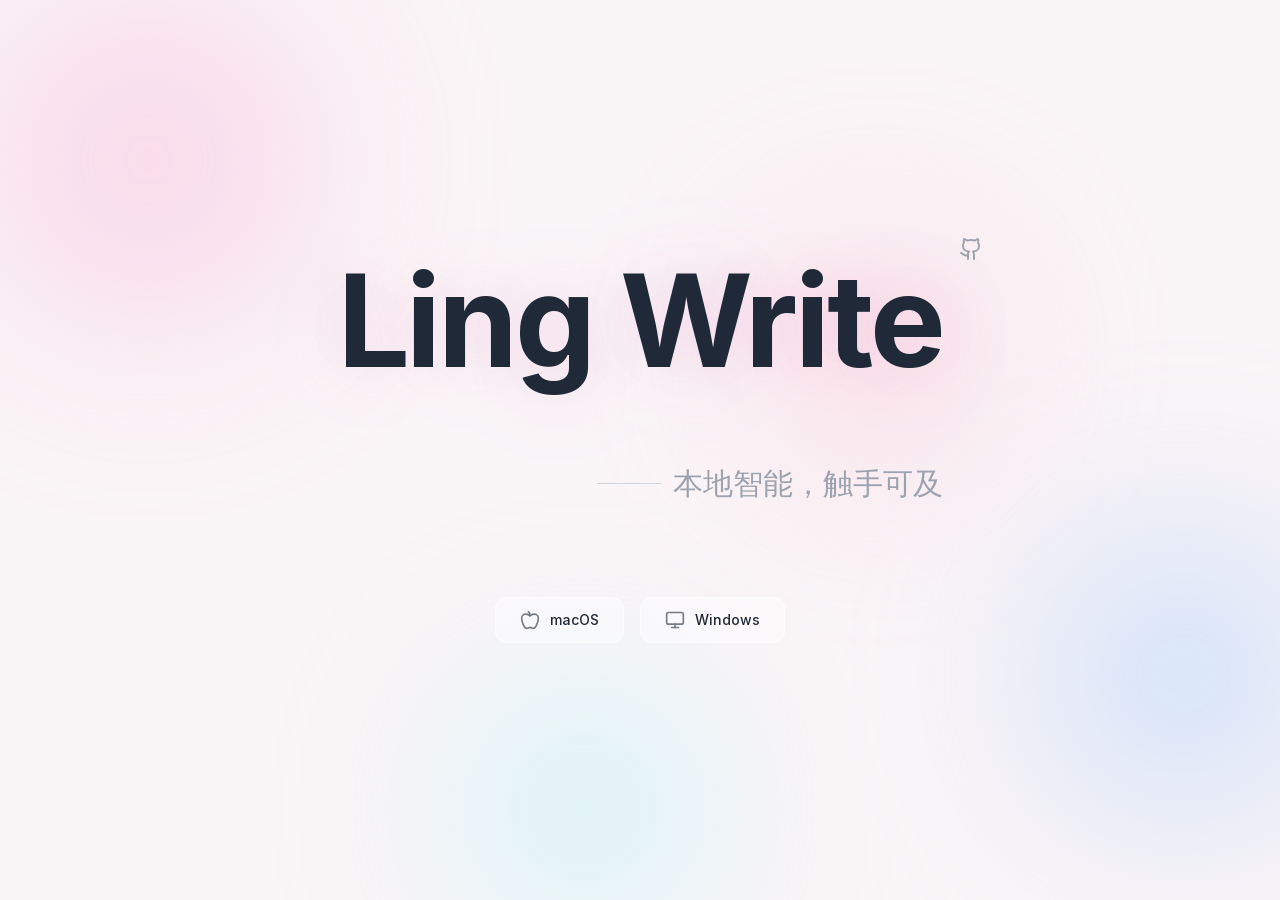
==== commit b91827fb: "Add Google AdSense verification meta tag" ====
--- a/index.html
+++ b/index.html
@@ -1 +1 @@
-<!DOCTYPE html><!--ttAxzyY3ubsPyELwtLTH7--><html lang="zh"><head><meta charSet="utf-8"/><meta name="viewport" content="width=device-width, initial-scale=1"/><link rel="preload" href="/_next/static/media/e4af272ccee01ff0-s.p.woff2" as="font" crossorigin="" type="font/woff2"/><link rel="stylesheet" href="/_next/static/css/75ed8f29eb431561.css" data-precedence="next"/><link rel="preload" as="script" fetchPriority="low" href="/_next/static/chunks/webpack-04e66de93d089f54.js"/><script src="/_next/static/chunks/73cfcf22-8c90cff940dd9a32.js" async=""></script><script src="/_next/static/chunks/9736-6474fca1d3215fde.js" async=""></script><script src="/_next/static/chunks/main-app-9a37974575618280.js" async=""></script><script src="/_next/static/chunks/8094-29367cc3c470c0fe.js" async=""></script><script src="/_next/static/chunks/app/page-4e5576b45c0cf59b.js" async=""></script><meta name="next-size-adjust" content=""/><title>Ling Write — 本地智能，触手可及</title><meta name="description" content="在桌面软件上运行的大语言模型，AI 文字协作助手，保护隐私，高效、简洁、跨平台的桌面端智能助手。"/><meta name="keywords" content="Ling Write,AI,大模型,桌面应用,本地运行,隐私,LLM"/><script src="/_next/static/chunks/polyfills-42372ed130431b0a.js" noModule=""></script></head><body class="__variable_f367f3 font-sans"><div hidden=""><!--$--><!--/$--></div><div class="home-page relative flex h-screen items-center justify-center overflow-hidden px-6"><div class="blob blob-1"></div><div class="blob blob-2"></div><div class="blob blob-3"></div><div class="blob blob-4"></div><div class="relative z-10 text-center" style="opacity:0"><div class="relative mb-16 inline-block sm:mb-20" style="opacity:0;filter:blur(8px);transform:translateY(24px)"><h1 class="text-7xl font-bold tracking-tight text-gray-800 text-glow sm:text-8xl lg:text-9xl">Ling Write</h1><a href="https://github.com/hustcc/lingwrite" target="_blank" rel="noopener noreferrer" class="absolute -right-2 -top-4 text-gray-400 transition-colors hover:text-gray-600 sm:-right-10 sm:-top-5"><svg xmlns="http://www.w3.org/2000/svg" width="24" height="24" viewBox="0 0 24 24" fill="none" stroke="currentColor" stroke-width="2" stroke-linecap="round" stroke-linejoin="round" class="lucide lucide-github h-5 w-5 sm:h-6 sm:w-6"><path d="M15 22v-4a4.8 4.8 0 0 0-1-3.5c3 0 6-2 6-5.5.08-1.25-.27-2.48-1-3.5.28-1.15.28-2.35 0-3.5 0 0-1 0-3 1.5-2.64-.5-5.36-.5-8 0C6 2 5 2 5 2c-.3 1.15-.3 2.35 0 3.5A5.403 5.403 0 0 0 4 9c0 3.5 3 5.5 6 5.5-.39.49-.68 1.05-.85 1.65-.17.6-.22 1.23-.15 1.85v4"></path><path d="M9 18c-4.51 2-5-2-7-2"></path></svg></a></div><p class="mb-20 flex items-center justify-end gap-3 text-xl text-gray-400 sm:mb-24 sm:text-2xl lg:text-3xl" style="opacity:0;filter:blur(8px);transform:translateY(24px)"><span class="inline-block h-px w-10 bg-gray-300 sm:w-16"></span>本地智能，触手可及</p><div class="flex flex-wrap items-center justify-center gap-4" style="opacity:0;filter:blur(8px);transform:translateY(24px)"><a href="https://github.com/hustcc/lingwrite/releases/latest" class="group inline-flex items-center gap-2.5 rounded-xl px-6 py-3 text-sm font-medium text-gray-800 btn-glass"><svg xmlns="http://www.w3.org/2000/svg" width="24" height="24" viewBox="0 0 24 24" fill="none" stroke="currentColor" stroke-width="2" stroke-linecap="round" stroke-linejoin="round" class="lucide lucide-apple h-5 w-5 opacity-60 transition-opacity group-hover:opacity-100"><path d="M12 20.94c1.5 0 2.75 1.06 4 1.06 3 0 6-8 6-12.22A4.91 4.91 0 0 0 17 5c-2.22 0-4 1.44-5 2-1-.56-2.78-2-5-2a4.9 4.9 0 0 0-5 4.78C2 14 5 22 8 22c1.25 0 2.5-1.06 4-1.06Z"></path><path d="M10 2c1 .5 2 2 2 5"></path></svg>macOS</a><a href="https://github.com/hustcc/lingwrite/releases/latest" class="group inline-flex items-center gap-2.5 rounded-xl px-6 py-3 text-sm font-medium text-gray-800 btn-glass"><svg xmlns="http://www.w3.org/2000/svg" width="24" height="24" viewBox="0 0 24 24" fill="none" stroke="currentColor" stroke-width="2" stroke-linecap="round" stroke-linejoin="round" class="lucide lucide-monitor h-5 w-5 opacity-60 transition-opacity group-hover:opacity-100"><rect width="20" height="14" x="2" y="3" rx="2"></rect><line x1="8" x2="16" y1="21" y2="21"></line><line x1="12" x2="12" y1="17" y2="21"></line></svg>Windows</a></div></div></div><!--$--><!--/$--><script src="/_next/static/chunks/webpack-04e66de93d089f54.js" id="_R_" async=""></script><script>(self.__next_f=self.__next_f||[]).push([0])</script><script>self.__next_f.push([1,"1:\"$Sreact.fragment\"\n2:I[36607,[],\"\"]\n3:I[85027,[],\"\"]\n4:I[80730,[],\"ClientPageRoot\"]\n5:I[50624,[\"8094\",\"static/chunks/8094-29367cc3c470c0fe.js\",\"8974\",\"static/chunks/app/page-4e5576b45c0cf59b.js\"],\"default\"]\n8:I[6102,[],\"OutletBoundary\"]\na:I[97803,[],\"AsyncMetadataOutlet\"]\nc:I[6102,[],\"ViewportBoundary\"]\ne:I[6102,[],\"MetadataBoundary\"]\nf:\"$Sreact.suspense\"\n11:I[4485,[],\"\"]\n:HL[\"/_next/static/media/e4af272ccee01ff0-s.p.woff2\",\"font\",{\"crossOrigin\":\"\",\"type\":\"font/woff2\"}]\n:HL[\"/_next/static/css/75ed8f29eb431561.css\",\"style\"]\n"])</script><script>self.__next_f.push([1,"0:{\"P\":null,\"b\":\"ttAxzyY3ubsPyELwtLTH7\",\"p\":\"\",\"c\":[\"\",\"\"],\"i\":false,\"f\":[[[\"\",{\"children\":[\"__PAGE__\",{}]},\"$undefined\",\"$undefined\",true],[\"\",[\"$\",\"$1\",\"c\",{\"children\":[[[\"$\",\"link\",\"0\",{\"rel\":\"stylesheet\",\"href\":\"/_next/static/css/75ed8f29eb431561.css\",\"precedence\":\"next\",\"crossOrigin\":\"$undefined\",\"nonce\":\"$undefined\"}]],[\"$\",\"html\",null,{\"lang\":\"zh\",\"children\":[\"$\",\"body\",null,{\"className\":\"__variable_f367f3 font-sans\",\"children\":[\"$\",\"$L2\",null,{\"parallelRouterKey\":\"children\",\"error\":\"$undefined\",\"errorStyles\":\"$undefined\",\"errorScripts\":\"$undefined\",\"template\":[\"$\",\"$L3\",null,{}],\"templateStyles\":\"$undefined\",\"templateScripts\":\"$undefined\",\"notFound\":[[[\"$\",\"title\",null,{\"children\":\"404: This page could not be found.\"}],[\"$\",\"div\",null,{\"style\":{\"fontFamily\":\"system-ui,\\\"Segoe UI\\\",Roboto,Helvetica,Arial,sans-serif,\\\"Apple Color Emoji\\\",\\\"Segoe UI Emoji\\\"\",\"height\":\"100vh\",\"textAlign\":\"center\",\"display\":\"flex\",\"flexDirection\":\"column\",\"alignItems\":\"center\",\"justifyContent\":\"center\"},\"children\":[\"$\",\"div\",null,{\"children\":[[\"$\",\"style\",null,{\"dangerouslySetInnerHTML\":{\"__html\":\"body{color:#000;background:#fff;margin:0}.next-error-h1{border-right:1px solid rgba(0,0,0,.3)}@media (prefers-color-scheme:dark){body{color:#fff;background:#000}.next-error-h1{border-right:1px solid rgba(255,255,255,.3)}}\"}}],[\"$\",\"h1\",null,{\"className\":\"next-error-h1\",\"style\":{\"display\":\"inline-block\",\"margin\":\"0 20px 0 0\",\"padding\":\"0 23px 0 0\",\"fontSize\":24,\"fontWeight\":500,\"verticalAlign\":\"top\",\"lineHeight\":\"49px\"},\"children\":404}],[\"$\",\"div\",null,{\"style\":{\"display\":\"inline-block\"},\"children\":[\"$\",\"h2\",null,{\"style\":{\"fontSize\":14,\"fontWeight\":400,\"lineHeight\":\"49px\",\"margin\":0},\"children\":\"This page could not be found.\"}]}]]}]}]],[]],\"forbidden\":\"$undefined\",\"unauthorized\":\"$undefined\"}]}]}]]}],{\"children\":[\"__PAGE__\",[\"$\",\"$1\",\"c\",{\"children\":[[\"$\",\"$L4\",null,{\"Component\":\"$5\",\"searchParams\":{},\"params\":{},\"promises\":[\"$@6\",\"$@7\"]}],null,[\"$\",\"$L8\",null,{\"children\":[\"$L9\",[\"$\",\"$La\",null,{\"promise\":\"$@b\"}]]}]]}],{},null,false]},null,false],[\"$\",\"$1\",\"h\",{\"children\":[null,[[\"$\",\"$Lc\",null,{\"children\":\"$Ld\"}],[\"$\",\"meta\",null,{\"name\":\"next-size-adjust\",\"content\":\"\"}]],[\"$\",\"$Le\",null,{\"children\":[\"$\",\"div\",null,{\"hidden\":true,\"children\":[\"$\",\"$f\",null,{\"fallback\":null,\"children\":\"$L10\"}]}]}]]}],false]],\"m\":\"$undefined\",\"G\":[\"$11\",[]],\"s\":false,\"S\":true}\n"])</script><script>self.__next_f.push([1,"6:{}\n7:\"$0:f:0:1:2:children:1:props:children:0:props:params\"\n"])</script><script>self.__next_f.push([1,"d:[[\"$\",\"meta\",\"0\",{\"charSet\":\"utf-8\"}],[\"$\",\"meta\",\"1\",{\"name\":\"viewport\",\"content\":\"width=device-width, initial-scale=1\"}]]\n9:null\n"])</script><script>self.__next_f.push([1,"b:{\"metadata\":[[\"$\",\"title\",\"0\",{\"children\":\"Ling Write — 本地智能，触手可及\"}],[\"$\",\"meta\",\"1\",{\"name\":\"description\",\"content\":\"在桌面软件上运行的大语言模型，AI 文字协作助手，保护隐私，高效、简洁、跨平台的桌面端智能助手。\"}],[\"$\",\"meta\",\"2\",{\"name\":\"keywords\",\"content\":\"Ling Write,AI,大模型,桌面应用,本地运行,隐私,LLM\"}]],\"error\":null,\"digest\":\"$undefined\"}\n"])</script><script>self.__next_f.push([1,"10:\"$b:metadata\"\n"])</script></body></html>+<!DOCTYPE html><!--ttAxzyY3ubsPyELwtLTH7--><html lang="zh"><head><meta charSet="utf-8"/><meta name="viewport" content="width=device-width, initial-scale=1"/><link rel="preload" href="/_next/static/media/e4af272ccee01ff0-s.p.woff2" as="font" crossorigin="" type="font/woff2"/><link rel="stylesheet" href="/_next/static/css/75ed8f29eb431561.css" data-precedence="next"/><link rel="preload" as="script" fetchPriority="low" href="/_next/static/chunks/webpack-04e66de93d089f54.js"/><script src="/_next/static/chunks/73cfcf22-8c90cff940dd9a32.js" async=""></script><script src="/_next/static/chunks/9736-6474fca1d3215fde.js" async=""></script><script src="/_next/static/chunks/main-app-9a37974575618280.js" async=""></script><script src="/_next/static/chunks/8094-29367cc3c470c0fe.js" async=""></script><script src="/_next/static/chunks/app/page-4e5576b45c0cf59b.js" async=""></script><meta name="next-size-adjust" content=""/><title>Ling Write — 本地智能，触手可及</title><meta name="description" content="在桌面软件上运行的大语言模型，AI 文字协作助手，保护隐私，高效、简洁、跨平台的桌面端智能助手。"/><meta name="keywords" content="Ling Write,AI,大模型,桌面应用,本地运行,隐私,LLM"/><meta name="google-adsense-account" content="ca-pub-xxxxxxxxxxxxxxxx"/><script src="/_next/static/chunks/polyfills-42372ed130431b0a.js" noModule=""></script></head><body class="__variable_f367f3 font-sans"><div hidden=""><!--$--><!--/$--></div><div class="home-page relative flex h-screen items-center justify-center overflow-hidden px-6"><div class="blob blob-1"></div><div class="blob blob-2"></div><div class="blob blob-3"></div><div class="blob blob-4"></div><div class="relative z-10 text-center" style="opacity:0"><div class="relative mb-16 inline-block sm:mb-20" style="opacity:0;filter:blur(8px);transform:translateY(24px)"><h1 class="text-7xl font-bold tracking-tight text-gray-800 text-glow sm:text-8xl lg:text-9xl">Ling Write</h1><a href="https://github.com/hustcc/lingwrite" target="_blank" rel="noopener noreferrer" class="absolute -right-2 -top-4 text-gray-400 transition-colors hover:text-gray-600 sm:-right-10 sm:-top-5"><svg xmlns="http://www.w3.org/2000/svg" width="24" height="24" viewBox="0 0 24 24" fill="none" stroke="currentColor" stroke-width="2" stroke-linecap="round" stroke-linejoin="round" class="lucide lucide-github h-5 w-5 sm:h-6 sm:w-6"><path d="M15 22v-4a4.8 4.8 0 0 0-1-3.5c3 0 6-2 6-5.5.08-1.25-.27-2.48-1-3.5.28-1.15.28-2.35 0-3.5 0 0-1 0-3 1.5-2.64-.5-5.36-.5-8 0C6 2 5 2 5 2c-.3 1.15-.3 2.35 0 3.5A5.403 5.403 0 0 0 4 9c0 3.5 3 5.5 6 5.5-.39.49-.68 1.05-.85 1.65-.17.6-.22 1.23-.15 1.85v4"></path><path d="M9 18c-4.51 2-5-2-7-2"></path></svg></a></div><p class="mb-20 flex items-center justify-end gap-3 text-xl text-gray-400 sm:mb-24 sm:text-2xl lg:text-3xl" style="opacity:0;filter:blur(8px);transform:translateY(24px)"><span class="inline-block h-px w-10 bg-gray-300 sm:w-16"></span>本地智能，触手可及</p><div class="flex flex-wrap items-center justify-center gap-4" style="opacity:0;filter:blur(8px);transform:translateY(24px)"><a href="https://github.com/hustcc/lingwrite/releases/latest" class="group inline-flex items-center gap-2.5 rounded-xl px-6 py-3 text-sm font-medium text-gray-800 btn-glass"><svg xmlns="http://www.w3.org/2000/svg" width="24" height="24" viewBox="0 0 24 24" fill="none" stroke="currentColor" stroke-width="2" stroke-linecap="round" stroke-linejoin="round" class="lucide lucide-apple h-5 w-5 opacity-60 transition-opacity group-hover:opacity-100"><path d="M12 20.94c1.5 0 2.75 1.06 4 1.06 3 0 6-8 6-12.22A4.91 4.91 0 0 0 17 5c-2.22 0-4 1.44-5 2-1-.56-2.78-2-5-2a4.9 4.9 0 0 0-5 4.78C2 14 5 22 8 22c1.25 0 2.5-1.06 4-1.06Z"></path><path d="M10 2c1 .5 2 2 2 5"></path></svg>macOS</a><a href="https://github.com/hustcc/lingwrite/releases/latest" class="group inline-flex items-center gap-2.5 rounded-xl px-6 py-3 text-sm font-medium text-gray-800 btn-glass"><svg xmlns="http://www.w3.org/2000/svg" width="24" height="24" viewBox="0 0 24 24" fill="none" stroke="currentColor" stroke-width="2" stroke-linecap="round" stroke-linejoin="round" class="lucide lucide-monitor h-5 w-5 opacity-60 transition-opacity group-hover:opacity-100"><rect width="20" height="14" x="2" y="3" rx="2"></rect><line x1="8" x2="16" y1="21" y2="21"></line><line x1="12" x2="12" y1="17" y2="21"></line></svg>Windows</a></div></div></div><!--$--><!--/$--><script src="/_next/static/chunks/webpack-04e66de93d089f54.js" id="_R_" async=""></script><script>(self.__next_f=self.__next_f||[]).push([0])</script><script>self.__next_f.push([1,"1:\"$Sreact.fragment\"\n2:I[36607,[],\"\"]\n3:I[85027,[],\"\"]\n4:I[80730,[],\"ClientPageRoot\"]\n5:I[50624,[\"8094\",\"static/chunks/8094-29367cc3c470c0fe.js\",\"8974\",\"static/chunks/app/page-4e5576b45c0cf59b.js\"],\"default\"]\n8:I[6102,[],\"OutletBoundary\"]\na:I[97803,[],\"AsyncMetadataOutlet\"]\nc:I[6102,[],\"ViewportBoundary\"]\ne:I[6102,[],\"MetadataBoundary\"]\nf:\"$Sreact.suspense\"\n11:I[4485,[],\"\"]\n:HL[\"/_next/static/media/e4af272ccee01ff0-s.p.woff2\",\"font\",{\"crossOrigin\":\"\",\"type\":\"font/woff2\"}]\n:HL[\"/_next/static/css/75ed8f29eb431561.css\",\"style\"]\n"])</script><script>self.__next_f.push([1,"0:{\"P\":null,\"b\":\"ttAxzyY3ubsPyELwtLTH7\",\"p\":\"\",\"c\":[\"\",\"\"],\"i\":false,\"f\":[[[\"\",{\"children\":[\"__PAGE__\",{}]},\"$undefined\",\"$undefined\",true],[\"\",[\"$\",\"$1\",\"c\",{\"children\":[[[\"$\",\"link\",\"0\",{\"rel\":\"stylesheet\",\"href\":\"/_next/static/css/75ed8f29eb431561.css\",\"precedence\":\"next\",\"crossOrigin\":\"$undefined\",\"nonce\":\"$undefined\"}]],[\"$\",\"html\",null,{\"lang\":\"zh\",\"children\":[\"$\",\"body\",null,{\"className\":\"__variable_f367f3 font-sans\",\"children\":[\"$\",\"$L2\",null,{\"parallelRouterKey\":\"children\",\"error\":\"$undefined\",\"errorStyles\":\"$undefined\",\"errorScripts\":\"$undefined\",\"template\":[\"$\",\"$L3\",null,{}],\"templateStyles\":\"$undefined\",\"templateScripts\":\"$undefined\",\"notFound\":[[[\"$\",\"title\",null,{\"children\":\"404: This page could not be found.\"}],[\"$\",\"div\",null,{\"style\":{\"fontFamily\":\"system-ui,\\\"Segoe UI\\\",Roboto,Helvetica,Arial,sans-serif,\\\"Apple Color Emoji\\\",\\\"Segoe UI Emoji\\\"\",\"height\":\"100vh\",\"textAlign\":\"center\",\"display\":\"flex\",\"flexDirection\":\"column\",\"alignItems\":\"center\",\"justifyContent\":\"center\"},\"children\":[\"$\",\"div\",null,{\"children\":[[\"$\",\"style\",null,{\"dangerouslySetInnerHTML\":{\"__html\":\"body{color:#000;background:#fff;margin:0}.next-error-h1{border-right:1px solid rgba(0,0,0,.3)}@media (prefers-color-scheme:dark){body{color:#fff;background:#000}.next-error-h1{border-right:1px solid rgba(255,255,255,.3)}}\"}}],[\"$\",\"h1\",null,{\"className\":\"next-error-h1\",\"style\":{\"display\":\"inline-block\",\"margin\":\"0 20px 0 0\",\"padding\":\"0 23px 0 0\",\"fontSize\":24,\"fontWeight\":500,\"verticalAlign\":\"top\",\"lineHeight\":\"49px\"},\"children\":404}],[\"$\",\"div\",null,{\"style\":{\"display\":\"inline-block\"},\"children\":[\"$\",\"h2\",null,{\"style\":{\"fontSize\":14,\"fontWeight\":400,\"lineHeight\":\"49px\",\"margin\":0},\"children\":\"This page could not be found.\"}]}]]}]}]],[]],\"forbidden\":\"$undefined\",\"unauthorized\":\"$undefined\"}]}]}]]}],{\"children\":[\"__PAGE__\",[\"$\",\"$1\",\"c\",{\"children\":[[\"$\",\"$L4\",null,{\"Component\":\"$5\",\"searchParams\":{},\"params\":{},\"promises\":[\"$@6\",\"$@7\"]}],null,[\"$\",\"$L8\",null,{\"children\":[\"$L9\",[\"$\",\"$La\",null,{\"promise\":\"$@b\"}]]}]]}],{},null,false]},null,false],[\"$\",\"$1\",\"h\",{\"children\":[null,[[\"$\",\"$Lc\",null,{\"children\":\"$Ld\"}],[\"$\",\"meta\",null,{\"name\":\"next-size-adjust\",\"content\":\"\"}]],[\"$\",\"$Le\",null,{\"children\":[\"$\",\"div\",null,{\"hidden\":true,\"children\":[\"$\",\"$f\",null,{\"fallback\":null,\"children\":\"$L10\"}]}]}]]}],false]],\"m\":\"$undefined\",\"G\":[\"$11\",[]],\"s\":false,\"S\":true}\n"])</script><script>self.__next_f.push([1,"6:{}\n7:\"$0:f:0:1:2:children:1:props:children:0:props:params\"\n"])</script><script>self.__next_f.push([1,"d:[[\"$\",\"meta\",\"0\",{\"charSet\":\"utf-8\"}],[\"$\",\"meta\",\"1\",{\"name\":\"viewport\",\"content\":\"width=device-width, initial-scale=1\"}]]\n9:null\n"])</script><script>self.__next_f.push([1,"b:{\"metadata\":[[\"$\",\"title\",\"0\",{\"children\":\"Ling Write — 本地智能，触手可及\"}],[\"$\",\"meta\",\"1\",{\"name\":\"description\",\"content\":\"在桌面软件上运行的大语言模型，AI 文字协作助手，保护隐私，高效、简洁、跨平台的桌面端智能助手。\"}],[\"$\",\"meta\",\"2\",{\"name\":\"keywords\",\"content\":\"Ling Write,AI,大模型,桌面应用,本地运行,隐私,LLM\"}]],\"error\":null,\"digest\":\"$undefined\"}\n"])</script><script>self.__next_f.push([1,"10:\"$b:metadata\"\n"])</script></body></html>
